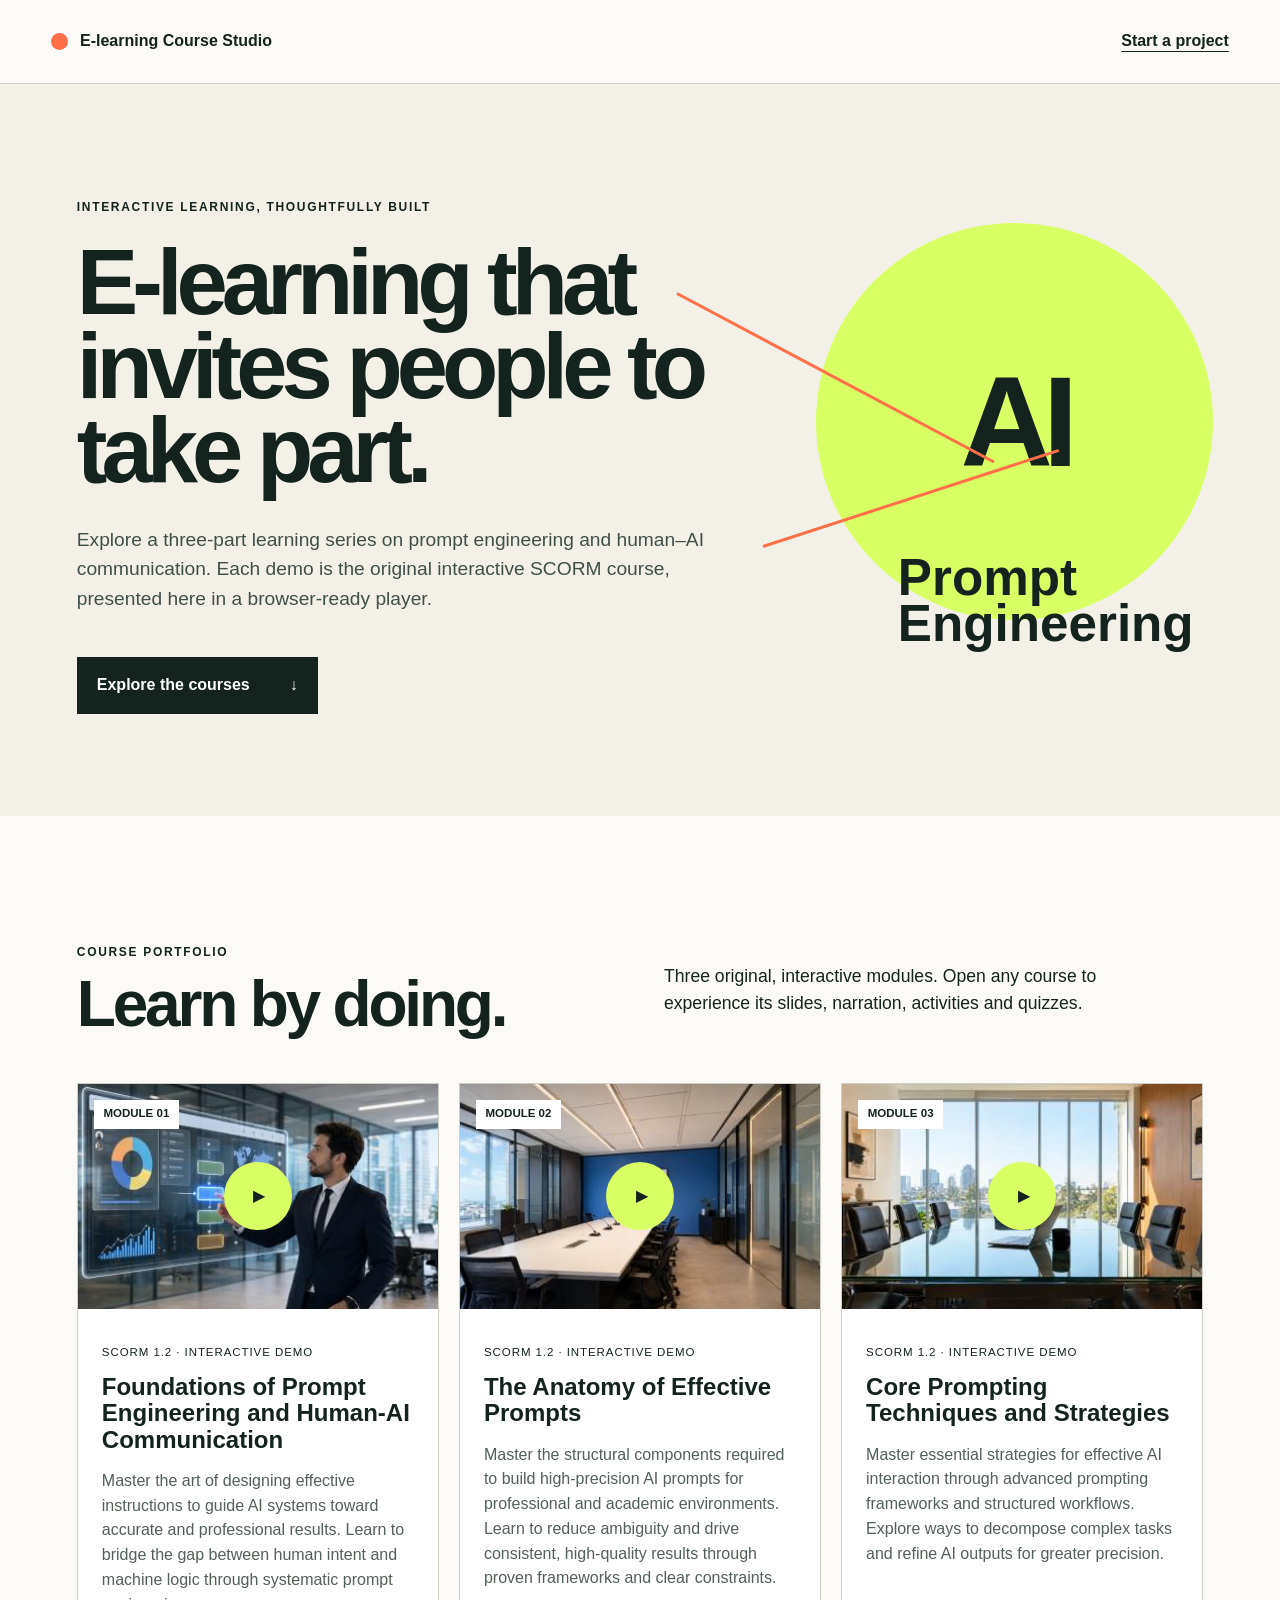
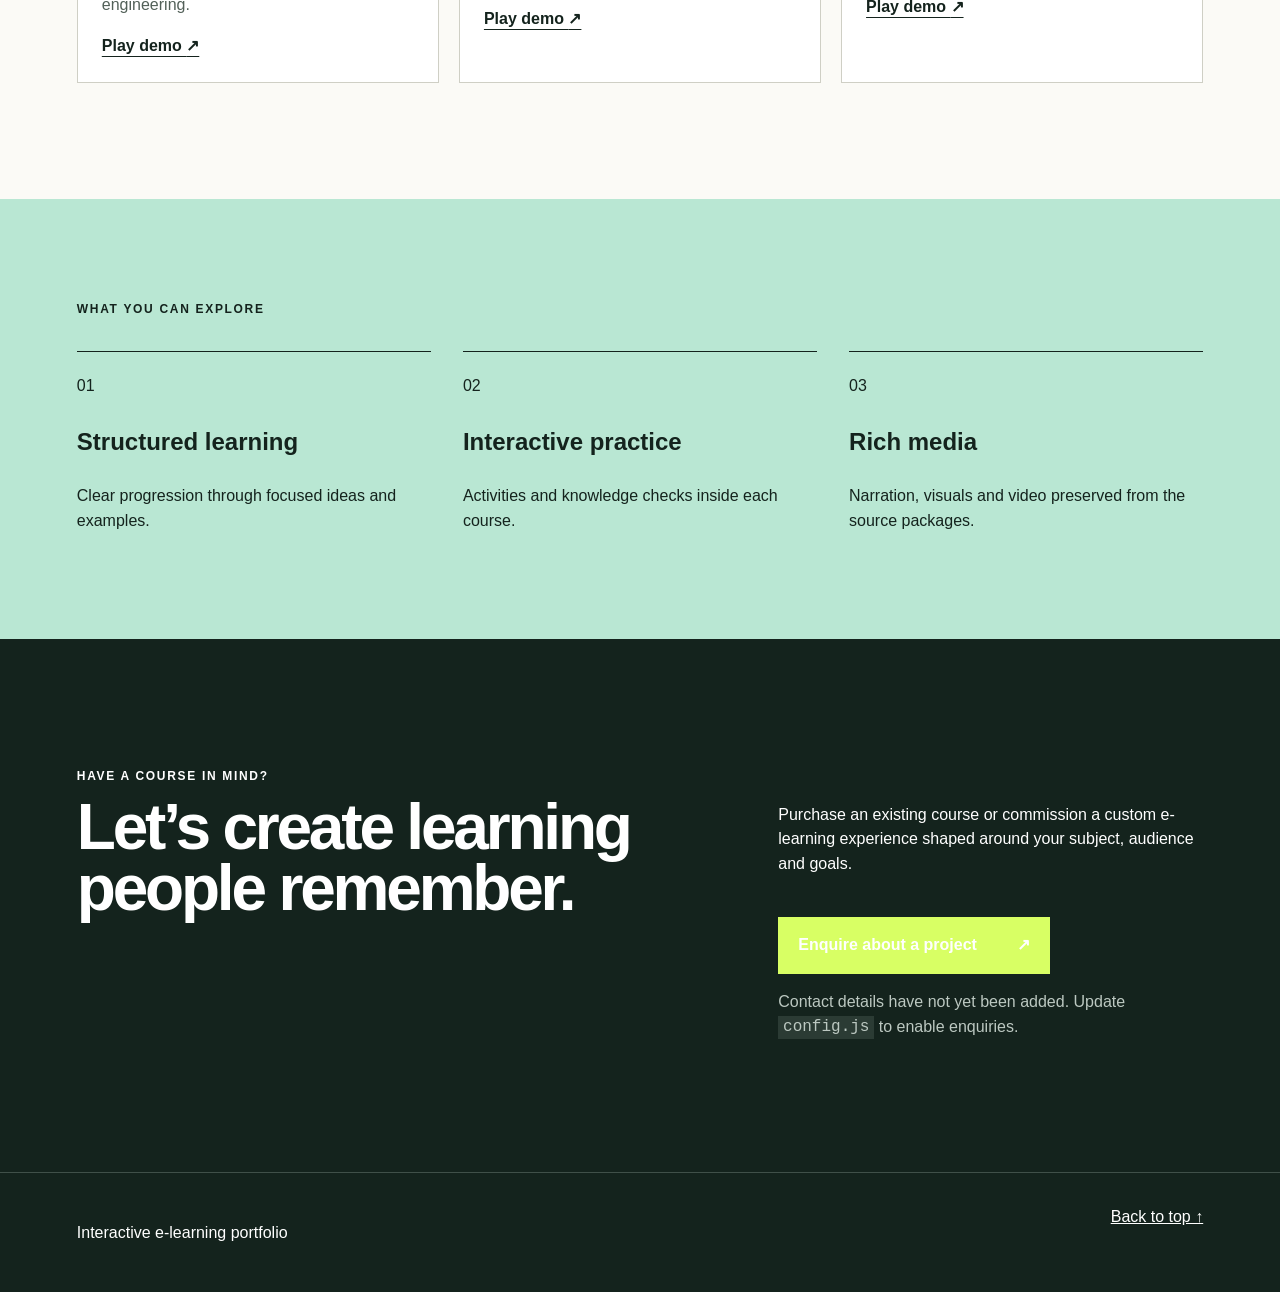
==== index.html @ 5e748dab "publish-complete-course-assets" ====
<!doctype html><html lang="en"><head><meta charset="utf-8"><meta name="viewport" content="width=device-width,initial-scale=1"><meta name="description" content="Interactive e-learning course portfolio"><title>E-learning Course Studio</title><link rel="stylesheet" href="styles.css"></head>
<body><a class="skip" href="#courses">Skip to courses</a><header class="site-head"><a class="wordmark" href="index.html" aria-label="Home"><span></span><b id="brandName">E-learning Course Studio</b></a><a class="nav-link" href="#enquire">Start a project</a></header>
<main><section class="hero"><div class="hero-copy"><p class="eyebrow" id="eyebrow"></p><h1 id="headline"></h1><p class="intro" id="intro"></p><a class="button button-dark" href="#courses">Explore the courses <span>↓</span></a></div><div class="hero-art" aria-hidden="true"><div class="orb"><span>AI</span></div><div class="line line-a"></div><div class="line line-b"></div><p>Prompt<br>Engineering</p></div></section>
<section class="portfolio" id="courses"><div class="section-heading"><div><p class="eyebrow">Course portfolio</p><h2>Learn by doing.</h2></div><p>Three original, interactive modules. Open any course to experience its slides, narration, activities and quizzes.</p></div><div class="course-grid" id="courseGrid"></div></section>
<section class="process"><p class="eyebrow">What you can explore</p><div class="process-grid"><article><span>01</span><h3>Structured learning</h3><p>Clear progression through focused ideas and examples.</p></article><article><span>02</span><h3>Interactive practice</h3><p>Activities and knowledge checks inside each course.</p></article><article><span>03</span><h3>Rich media</h3><p>Narration, visuals and video preserved from the source packages.</p></article></div></section>
<section class="cta" id="enquire"><div><p class="eyebrow">Have a course in mind?</p><h2>Let’s create learning people remember.</h2></div><div><p>Purchase an existing course or commission a custom e-learning experience shaped around your subject, audience and goals.</p><a class="button button-light" id="contactLink" hidden>Enquire about a project <span>↗</span></a><p class="contact-note" id="contactNote">Contact details have not yet been added. Update <code>config.js</code> to enable enquiries.</p></div></section></main>
<footer><p>Interactive e-learning portfolio</p><a href="#top">Back to top ↑</a></footer><script src="config.js"></script><script src="app.js"></script></body></html>
---- styles.css ----
:root{--ink:#14231d;--cream:#f3f0e8;--paper:#fbfaf6;--lime:#d8ff64;--mint:#b9e7d3;--orange:#ff7048;--line:#cfcfc5}*{box-sizing:border-box}html{scroll-behavior:smooth}body{margin:0;background:var(--paper);color:var(--ink);font:16px/1.55 Arial,Helvetica,sans-serif}a{color:inherit}.skip{position:fixed;left:1rem;top:-5rem;z-index:20;background:#fff;padding:.8rem}.skip:focus{top:1rem}.site-head{height:84px;padding:0 clamp(1.25rem,4vw,4.5rem);display:flex;align-items:center;justify-content:space-between;border-bottom:1px solid var(--line)}.wordmark{display:flex;gap:.75rem;align-items:center;text-decoration:none}.wordmark span{width:1.05rem;height:1.05rem;background:var(--orange);border-radius:50%}.nav-link,.text-link{font-weight:700;text-underline-offset:5px}.hero{min-height:680px;display:grid;grid-template-columns:1.15fr .85fr;padding:clamp(4rem,8vw,8rem) clamp(1.25rem,6vw,7rem);background:var(--cream);overflow:hidden}.hero-copy{max-width:780px;position:relative;z-index:2}.eyebrow{text-transform:uppercase;letter-spacing:.14em;font-size:.75rem;font-weight:800}.hero h1{font-size:clamp(3.4rem,7.2vw,7.5rem);line-height:.91;letter-spacing:-.065em;margin:1.5rem 0 2rem}.intro{max-width:650px;font-size:clamp(1.05rem,1.5vw,1.3rem);color:#405049}.button{display:inline-flex;gap:2.5rem;align-items:center;padding:1rem 1.25rem;font-weight:800;text-decoration:none;margin-top:1.5rem}.button-dark{background:var(--ink);color:white}.button-light{background:var(--lime)}.hero-art{position:relative;min-height:420px}.orb{position:absolute;width:min(31vw,420px);aspect-ratio:1;border-radius:50%;background:var(--lime);right:-2%;top:7%;display:grid;place-items:center;font-size:clamp(5rem,10vw,10rem);font-weight:900;letter-spacing:-.08em}.hero-art p{position:absolute;right:2%;bottom:3%;font-size:clamp(2rem,4vw,4rem);font-weight:800;line-height:.9}.line{height:3px;background:var(--orange);position:absolute;transform-origin:left}.line-a{width:75%;top:20%;left:-10%;transform:rotate(28deg)}.line-b{width:65%;top:68%;left:8%;transform:rotate(-18deg)}.portfolio{padding:clamp(5rem,9vw,9rem) clamp(1.25rem,6vw,7rem)}.section-heading{display:grid;grid-template-columns:1fr 1fr;gap:3rem;align-items:end;margin-bottom:3rem}.section-heading h2,.cta h2{font-size:clamp(2.6rem,5vw,5rem);letter-spacing:-.05em;line-height:.95;margin:.75rem 0 0}.section-heading>p{max-width:520px;font-size:1.1rem}.course-grid{display:grid;grid-template-columns:repeat(3,1fr);gap:1.25rem}.course-card{border:1px solid var(--line);background:white}.course-image{display:block;aspect-ratio:16/10;position:relative;overflow:hidden;background:var(--ink)}.course-image img{width:100%;height:100%;object-fit:cover;transition:transform .25s}.course-image:hover img{transform:scale(1.025)}.play{position:absolute;inset:50% auto auto 50%;transform:translate(-50%,-50%);width:4.25rem;height:4.25rem;border-radius:50%;background:var(--lime);display:grid;place-items:center;padding-left:.2rem}.module{position:absolute;top:1rem;left:1rem;background:white;padding:.35rem .6rem;font-size:.72rem;font-weight:800;text-transform:uppercase}.course-body{padding:1.5rem}.course-body h3{font-size:1.5rem;line-height:1.1;margin:.7rem 0}.course-body>p:not(.meta){color:#526058;min-height:8.5rem}.meta{font-size:.72rem;text-transform:uppercase;letter-spacing:.08em}.process{background:var(--mint);padding:clamp(4rem,7vw,7rem) clamp(1.25rem,6vw,7rem)}.process-grid{display:grid;grid-template-columns:repeat(3,1fr);gap:2rem;margin-top:2rem}.process article{border-top:1px solid var(--ink);padding-top:1.4rem}.process h3{font-size:1.5rem}.cta{background:var(--ink);color:white;padding:clamp(5rem,9vw,9rem) clamp(1.25rem,6vw,7rem);display:grid;grid-template-columns:1.2fr .8fr;gap:4rem}.cta>div:last-child{max-width:500px;padding-top:2rem}.contact-note{color:#bcc8c1}code{background:#2b3b34;padding:.15rem .3rem}footer{display:flex;justify-content:space-between;padding:2rem clamp(1.25rem,6vw,7rem);background:var(--ink);color:white;border-top:1px solid #405049}.player-body{height:100vh;display:flex;flex-direction:column;background:#0d1713;color:white}.player-bar{min-height:70px;display:flex;align-items:center;gap:1rem;padding:.7rem 1rem;background:#14231d}.player-back{text-decoration:none;font-weight:700;white-space:nowrap}.player-title{flex:1;min-width:0}.player-title b{display:block;white-space:nowrap;overflow:hidden;text-overflow:ellipsis}.player-title small{color:#a9bbb2}.player-action{border:1px solid #65756d;background:transparent;color:white;padding:.65rem .8rem;font:inherit;cursor:pointer;text-decoration:none}.player-frame{width:100%;flex:1;border:0;background:white}.player-error{margin:auto;max-width:620px;padding:3rem}.player-status{font-size:.72rem;color:#a9bbb2}@media(max-width:900px){.hero{grid-template-columns:1fr;min-height:auto}.hero-art{min-height:340px}.orb{width:300px}.course-grid{grid-template-columns:1fr}.course-body>p:not(.meta){min-height:0}.section-heading,.cta{grid-template-columns:1fr}.process-grid{grid-template-columns:1fr}.player-title small,.player-status{display:none}}@media(max-width:560px){.nav-link{display:none}.hero h1{font-size:3.4rem}.hero-art{min-height:280px}.orb{width:230px}.player-bar{flex-wrap:wrap}.player-title{order:-1;width:100%;flex-basis:100%}}
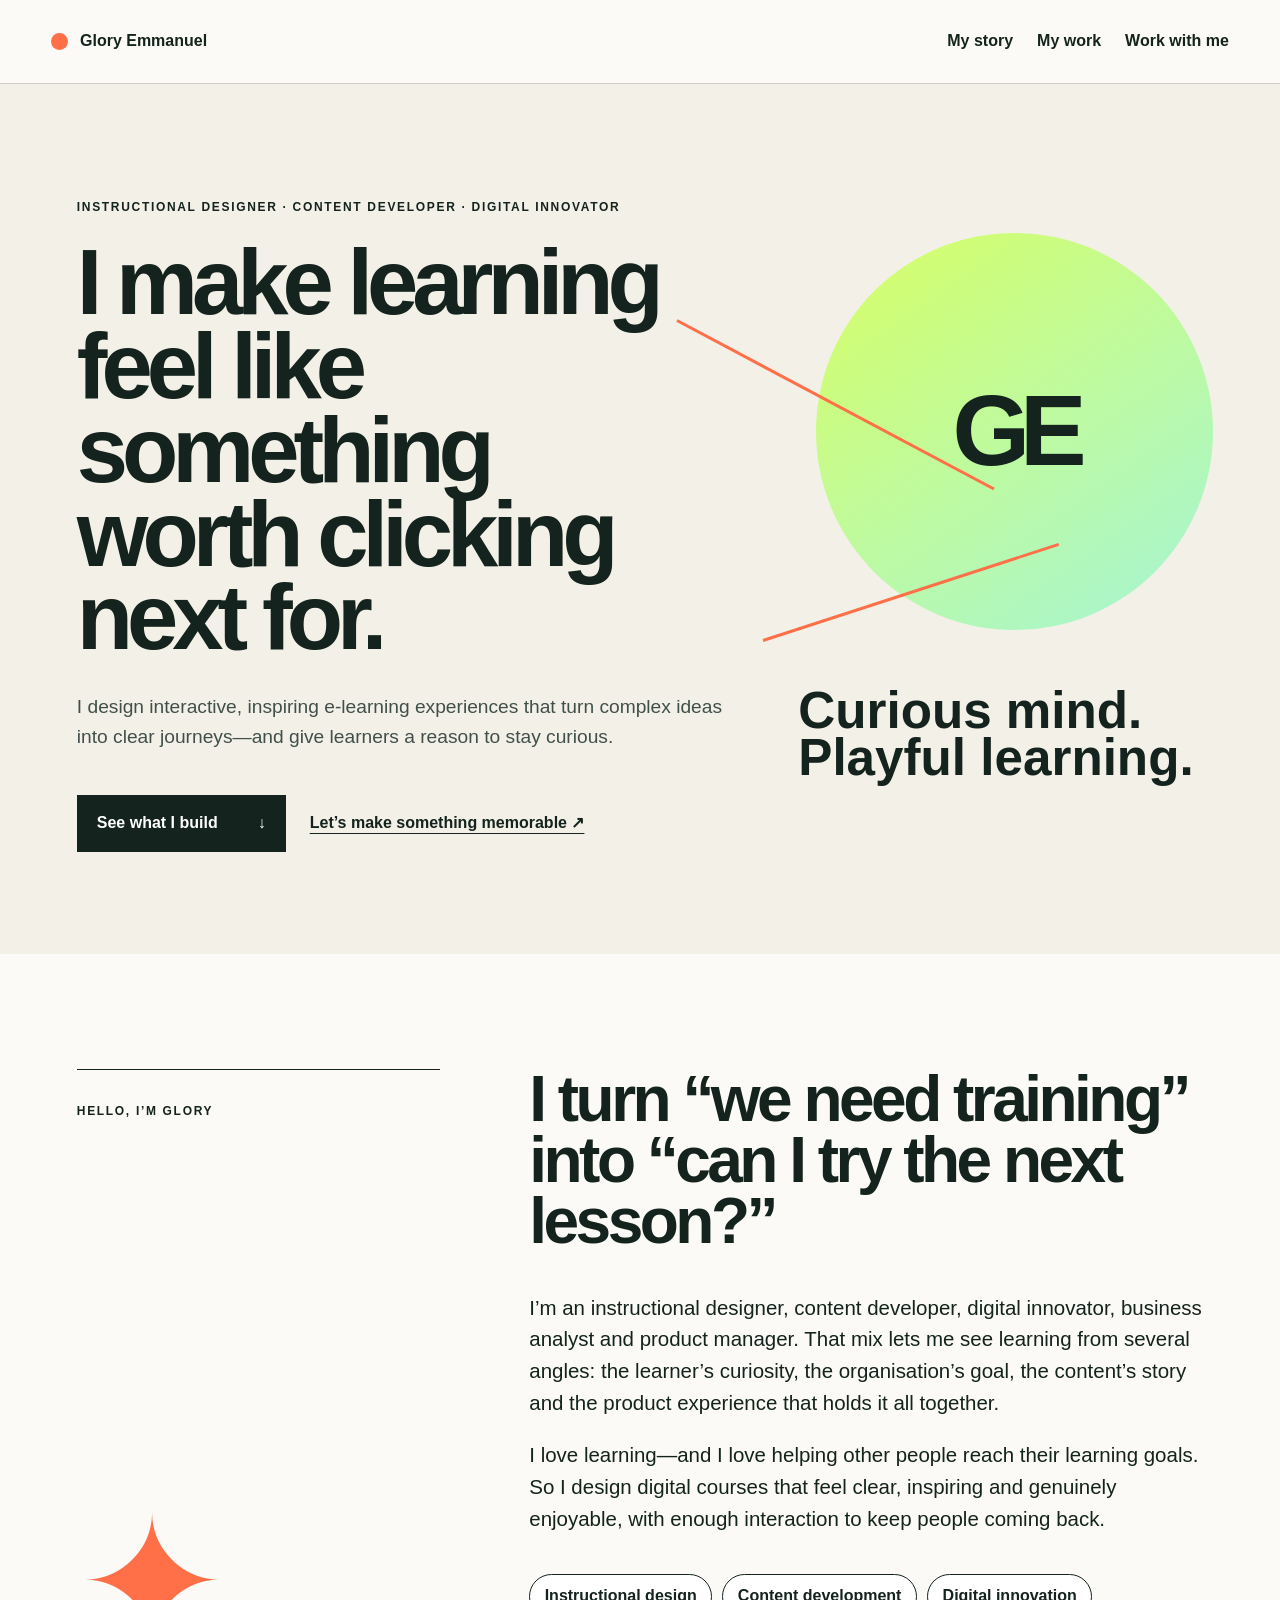
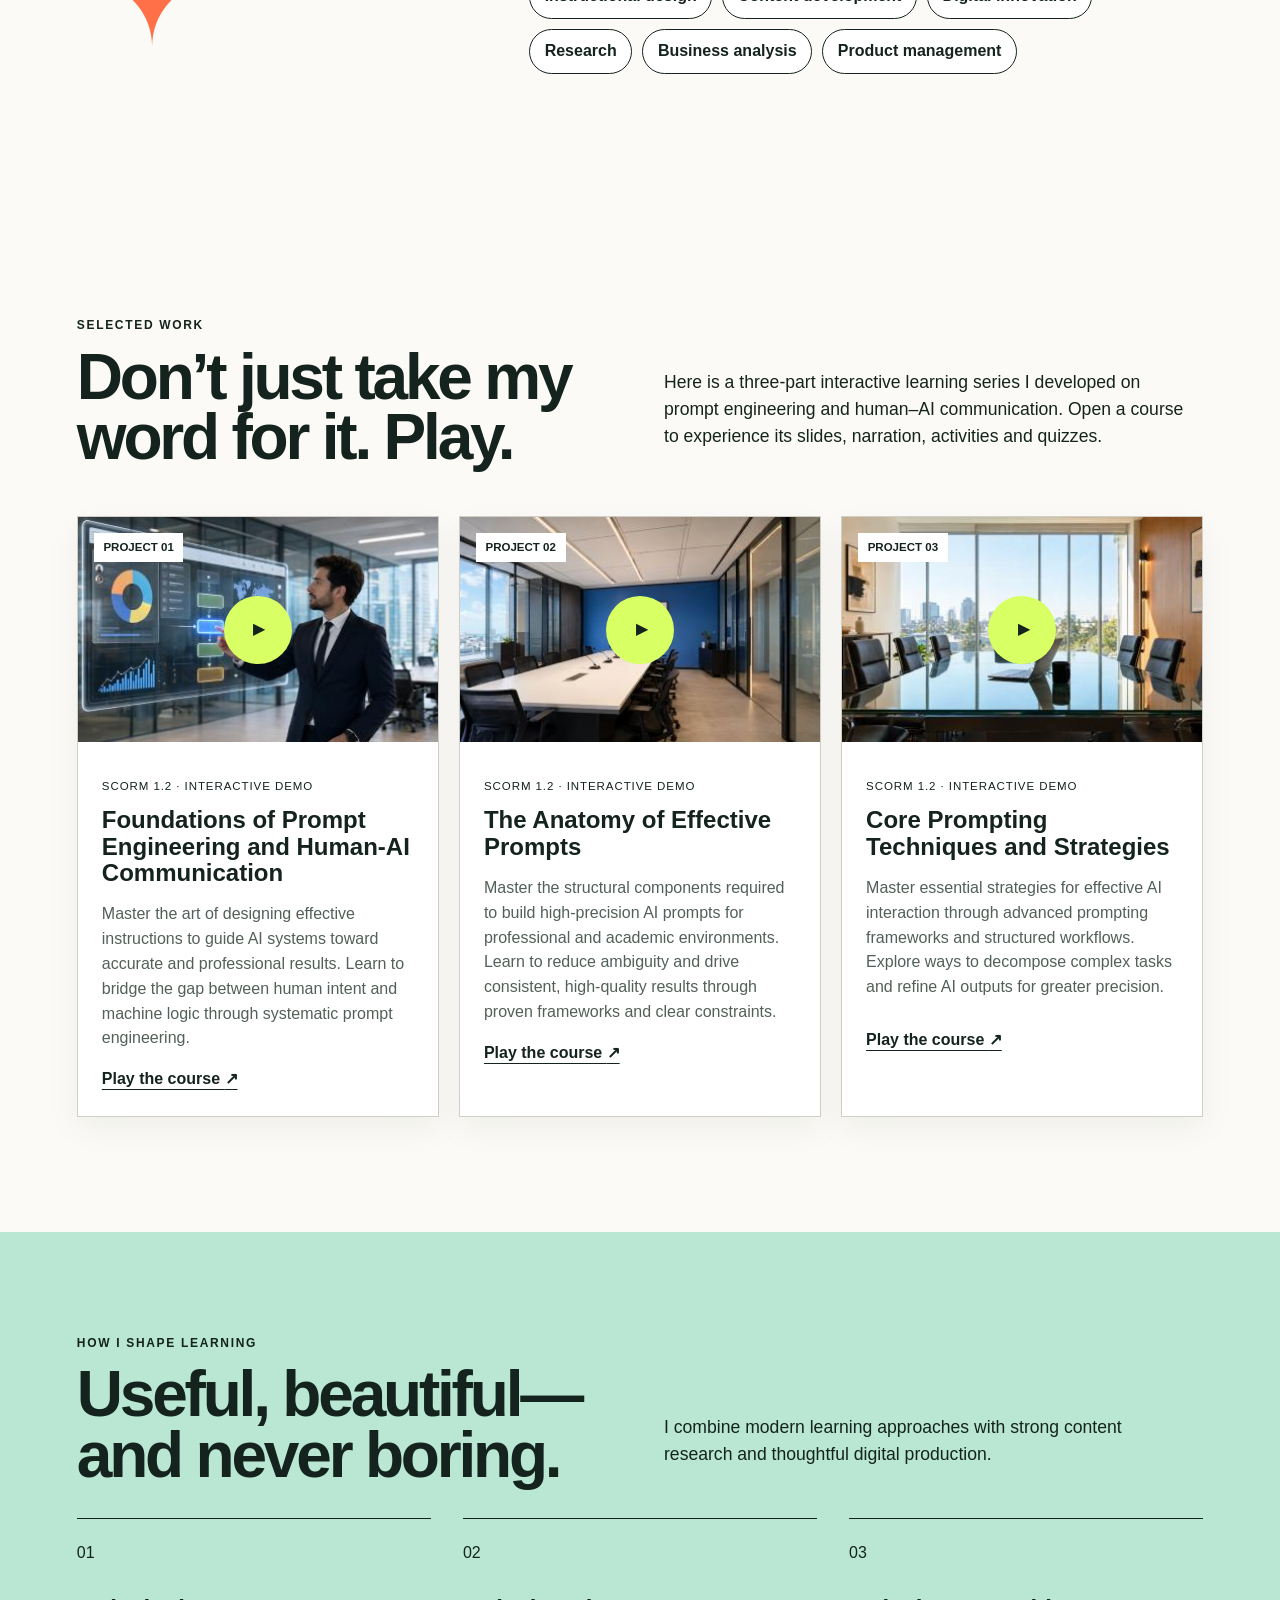
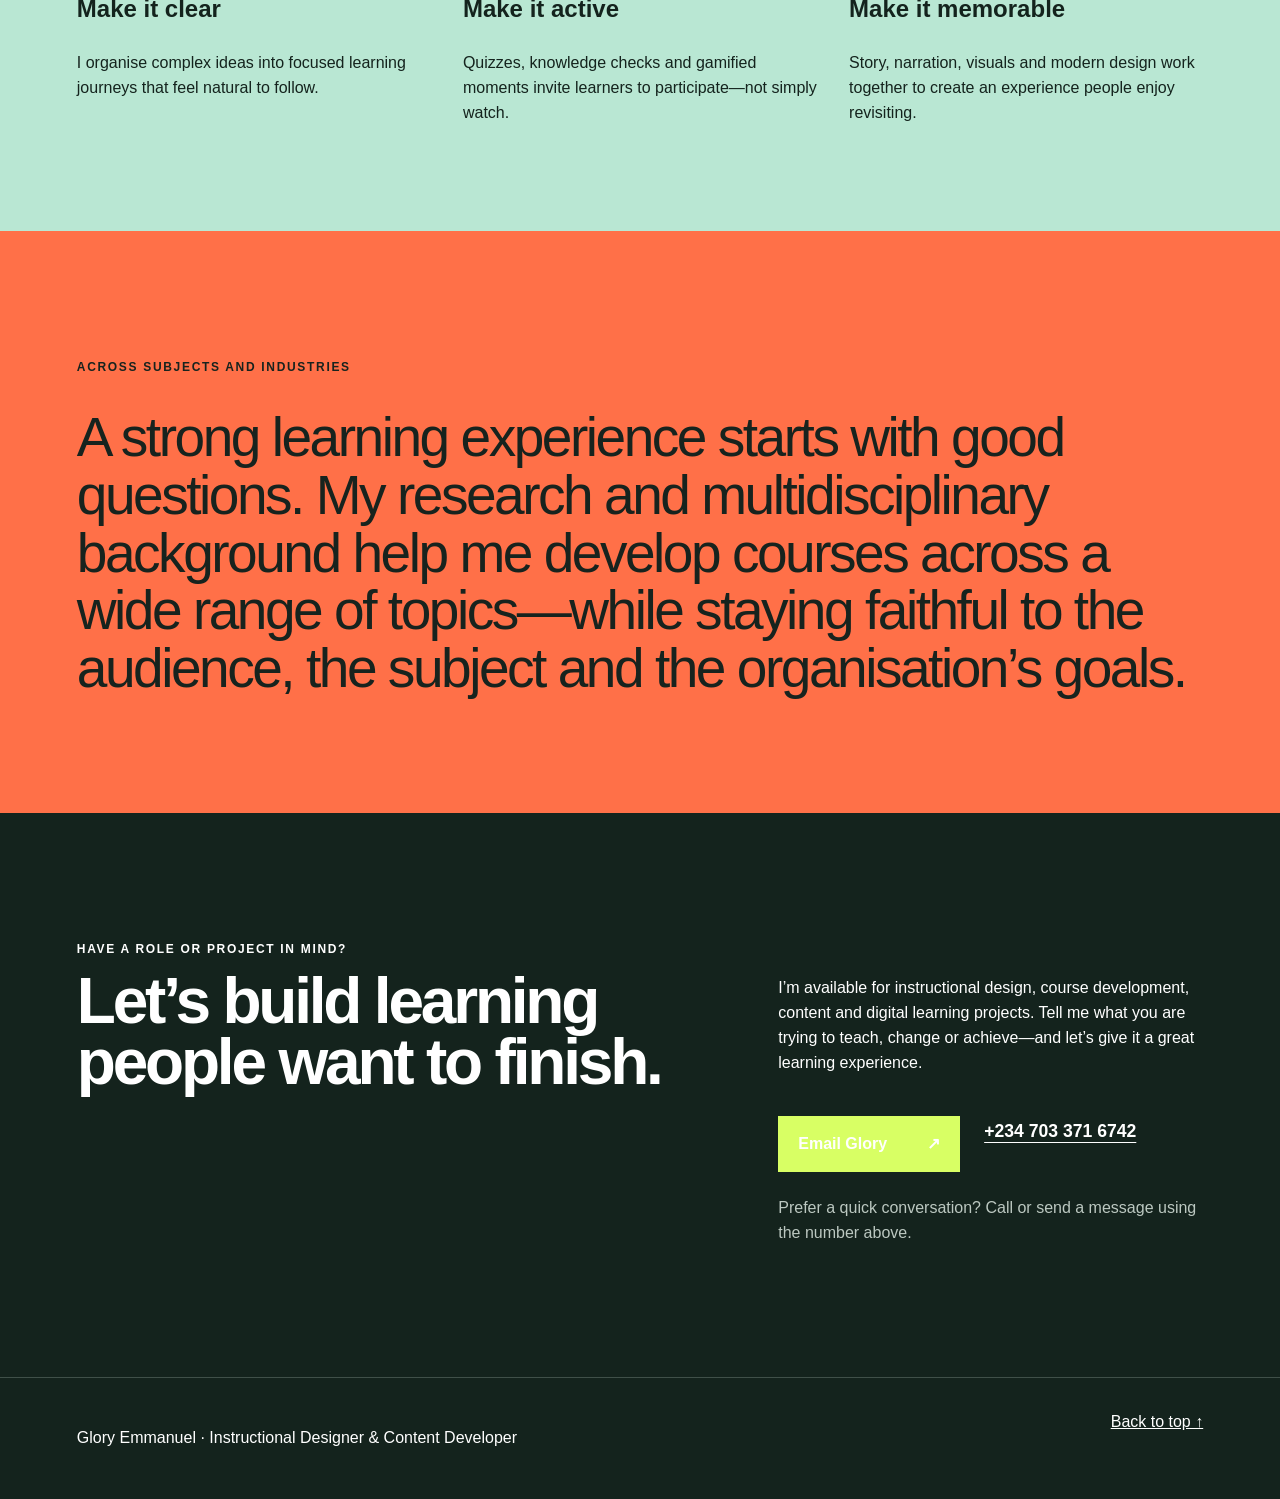
==== commit 2d22bebb: "Personalize Glory portfolio and preload course narration" ====
--- a/index.html
+++ b/index.html
@@ -1,7 +1,34 @@
-<!doctype html><html lang="en"><head><meta charset="utf-8"><meta name="viewport" content="width=device-width,initial-scale=1"><meta name="description" content="Interactive e-learning course portfolio"><title>E-learning Course Studio</title><link rel="stylesheet" href="styles.css"></head>
-<body><a class="skip" href="#courses">Skip to courses</a><header class="site-head"><a class="wordmark" href="index.html" aria-label="Home"><span></span><b id="brandName">E-learning Course Studio</b></a><a class="nav-link" href="#enquire">Start a project</a></header>
-<main><section class="hero"><div class="hero-copy"><p class="eyebrow" id="eyebrow"></p><h1 id="headline"></h1><p class="intro" id="intro"></p><a class="button button-dark" href="#courses">Explore the courses <span>↓</span></a></div><div class="hero-art" aria-hidden="true"><div class="orb"><span>AI</span></div><div class="line line-a"></div><div class="line line-b"></div><p>Prompt<br>Engineering</p></div></section>
-<section class="portfolio" id="courses"><div class="section-heading"><div><p class="eyebrow">Course portfolio</p><h2>Learn by doing.</h2></div><p>Three original, interactive modules. Open any course to experience its slides, narration, activities and quizzes.</p></div><div class="course-grid" id="courseGrid"></div></section>
-<section class="process"><p class="eyebrow">What you can explore</p><div class="process-grid"><article><span>01</span><h3>Structured learning</h3><p>Clear progression through focused ideas and examples.</p></article><article><span>02</span><h3>Interactive practice</h3><p>Activities and knowledge checks inside each course.</p></article><article><span>03</span><h3>Rich media</h3><p>Narration, visuals and video preserved from the source packages.</p></article></div></section>
-<section class="cta" id="enquire"><div><p class="eyebrow">Have a course in mind?</p><h2>Let’s create learning people remember.</h2></div><div><p>Purchase an existing course or commission a custom e-learning experience shaped around your subject, audience and goals.</p><a class="button button-light" id="contactLink" hidden>Enquire about a project <span>↗</span></a><p class="contact-note" id="contactNote">Contact details have not yet been added. Update <code>config.js</code> to enable enquiries.</p></div></section></main>
-<footer><p>Interactive e-learning portfolio</p><a href="#top">Back to top ↑</a></footer><script src="config.js"></script><script src="app.js"></script></body></html>
+<!doctype html>
+<html lang="en">
+<head>
+  <meta charset="utf-8">
+  <meta name="viewport" content="width=device-width,initial-scale=1">
+  <meta name="description" content="Glory Emmanuel — instructional designer, content developer and digital innovator creating interactive e-learning experiences.">
+  <title>Glory Emmanuel — Instructional Designer</title>
+  <link rel="stylesheet" href="styles.css">
+  <link rel="stylesheet" href="portfolio.css">
+</head>
+<body id="top">
+  <a class="skip" href="#courses">Skip to courses</a>
+  <header class="site-head">
+    <a class="wordmark" href="#top" aria-label="Glory Emmanuel, home"><span></span><b id="brandName">Glory Emmanuel</b></a>
+    <nav class="main-nav" aria-label="Main navigation"><a href="#story">My story</a><a href="#courses">My work</a><a class="nav-link" href="#enquire">Work with me</a></nav>
+  </header>
+  <main>
+    <section class="hero personal-hero">
+      <div class="hero-copy"><p class="eyebrow" id="eyebrow"></p><h1 id="headline"></h1><p class="intro" id="intro"></p><div class="hero-actions"><a class="button button-dark" href="#courses">See what I build <span>↓</span></a><a class="text-link hero-link" href="#enquire">Let’s make something memorable ↗</a></div></div>
+      <div class="hero-art" aria-hidden="true"><div class="orb"><span>GE</span></div><div class="line line-a"></div><div class="line line-b"></div><p>Curious mind.<br>Playful learning.</p></div>
+    </section>
+    <section class="story" id="story">
+      <div class="story-kicker"><p class="eyebrow">Hello, I’m Glory</p><p class="story-mark" aria-hidden="true">✦</p></div>
+      <div class="story-copy"><h2>I turn “we need training” into “can I try the next lesson?”</h2><p>I’m an instructional designer, content developer, digital innovator, business analyst and product manager. That mix lets me see learning from several angles: the learner’s curiosity, the organisation’s goal, the content’s story and the product experience that holds it all together.</p><p>I love learning—and I love helping other people reach their learning goals. So I design digital courses that feel clear, inspiring and genuinely enjoyable, with enough interaction to keep people coming back.</p><div class="role-cloud" aria-label="Areas of expertise"><span>Instructional design</span><span>Content development</span><span>Digital innovation</span><span>Research</span><span>Business analysis</span><span>Product management</span></div></div>
+    </section>
+    <section class="portfolio" id="courses"><div class="section-heading"><div><p class="eyebrow">Selected work</p><h2>Don’t just take my word for it. Play.</h2></div><p>Here is a three-part interactive learning series I developed on prompt engineering and human–AI communication. Open a course to experience its slides, narration, activities and quizzes.</p></div><div class="course-grid" id="courseGrid"></div></section>
+    <section class="process"><div class="section-heading compact-heading"><div><p class="eyebrow">How I shape learning</p><h2>Useful, beautiful—and never boring.</h2></div><p>I combine modern learning approaches with strong content research and thoughtful digital production.</p></div><div class="process-grid"><article><span>01</span><h3>Make it clear</h3><p>I organise complex ideas into focused learning journeys that feel natural to follow.</p></article><article><span>02</span><h3>Make it active</h3><p>Quizzes, knowledge checks and gamified moments invite learners to participate—not simply watch.</p></article><article><span>03</span><h3>Make it memorable</h3><p>Story, narration, visuals and modern design work together to create an experience people enjoy revisiting.</p></article></div></section>
+    <section class="range"><p class="eyebrow">Across subjects and industries</p><p class="range-statement">A strong learning experience starts with good questions. My research and multidisciplinary background help me develop courses across a wide range of topics—while staying faithful to the audience, the subject and the organisation’s goals.</p></section>
+    <section class="cta" id="enquire"><div><p class="eyebrow">Have a role or project in mind?</p><h2>Let’s build learning people want to finish.</h2></div><div><p>I’m available for instructional design, course development, content and digital learning projects. Tell me what you are trying to teach, change or achieve—and let’s give it a great learning experience.</p><div class="contact-actions"><a class="button button-light" id="contactLink">Email Glory <span>↗</span></a><a class="contact-phone" id="phoneLink"></a></div><p class="contact-note">Prefer a quick conversation? Call or send a message using the number above.</p></div></section>
+  </main>
+  <footer><p>Glory Emmanuel · Instructional Designer &amp; Content Developer</p><a href="#top">Back to top ↑</a></footer>
+  <script src="config.js"></script><script src="app.js"></script>
+</body>
+</html>
--- a/portfolio.css
+++ b/portfolio.css
@@ -0,0 +1,3 @@
+.main-nav{display:flex;align-items:center;gap:1.5rem}.main-nav a{font-weight:700;text-decoration:none}.main-nav a:hover{text-decoration:underline;text-underline-offset:5px}.personal-hero .orb{background:linear-gradient(145deg,var(--lime),#a5f5d7)}.personal-hero .orb span{font-size:.78em}.personal-hero .hero-art p{max-width:420px}.hero-actions{display:flex;align-items:center;gap:1.5rem;flex-wrap:wrap}.hero-link{margin-top:1.5rem}.story{display:grid;grid-template-columns:.7fr 1.3fr;gap:clamp(2rem,7vw,8rem);padding:clamp(5rem,9vw,9rem) clamp(1.25rem,6vw,7rem);background:var(--paper)}.story-kicker{display:flex;flex-direction:column;justify-content:space-between;border-top:1px solid var(--ink);padding-top:1.25rem}.story-mark{font-size:clamp(6rem,14vw,14rem);line-height:1;color:var(--orange);margin:2rem 0 0}.story-copy h2{font-size:clamp(2.6rem,5vw,5.4rem);letter-spacing:-.055em;line-height:.95;margin:0 0 2.5rem}.story-copy>p{font-size:clamp(1.05rem,1.6vw,1.3rem);max-width:780px}.role-cloud{display:flex;flex-wrap:wrap;gap:.65rem;margin-top:2.5rem}.role-cloud span{border:1px solid var(--ink);border-radius:999px;padding:.55rem .9rem;font-weight:700;background:#fff}.compact-heading{margin-bottom:1rem}.range{padding:clamp(5rem,9vw,9rem) clamp(1.25rem,6vw,7rem);background:var(--orange);color:#17231e}.range-statement{font-size:clamp(2rem,4.3vw,4.8rem);line-height:1.05;letter-spacing:-.045em;max-width:1200px;margin:2rem 0 0}.contact-actions{display:flex;align-items:center;gap:1.5rem;flex-wrap:wrap}.contact-phone{font-size:1.1rem;font-weight:800;color:#fff;text-underline-offset:5px}.contact-note{margin-top:1.5rem}.course-card{box-shadow:0 12px 32px rgba(20,35,29,.05)}
+@media(max-width:900px){.story{grid-template-columns:1fr}.story-mark{display:none}.main-nav a:not(.nav-link){display:none}}
+@media(max-width:560px){.main-nav{gap:.75rem}.story-copy h2{font-size:2.7rem}.range-statement{font-size:2.25rem}.contact-actions{align-items:flex-start;flex-direction:column}.hero-actions{align-items:flex-start;flex-direction:column;gap:.25rem}}
